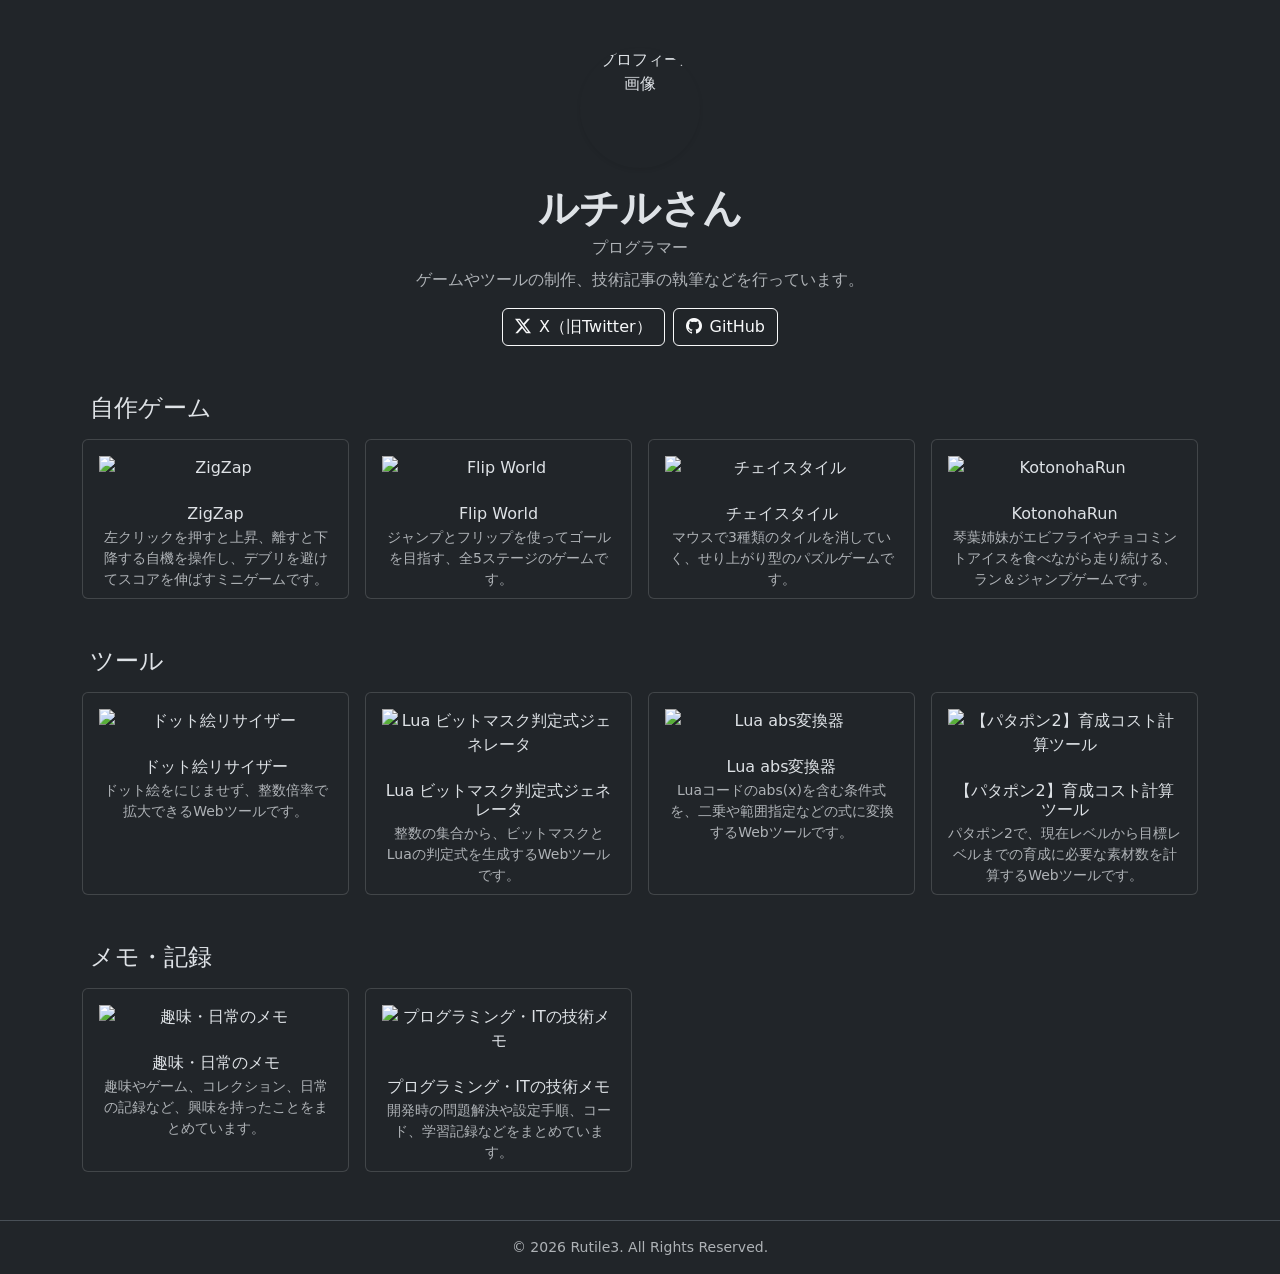
==== index.html @ b042d196 "【SEO改善】OGP画像と共有用メタ情報を追加しアクセス制限のTODOを記録" ====
<!DOCTYPE html>
<html lang="ja">

<head>
    <meta charset="utf-8" />
    <meta name="viewport" content="width=device-width, initial-scale=1" />
    <meta name="description" content="Rutile3の個人ポートフォリオ。制作したゲームやWebツール、趣味・日常・IT技術のメモを紹介しています。" />

    <link rel="canonical" href="https://rutile3.com/" />
    <meta property="og:type" content="website" />
    <meta property="og:title" content="Rutile3 | Portfolio" />
    <meta property="og:description" content="Rutile3の個人ポートフォリオ。制作したゲームやWebツール、趣味・日常・IT技術のメモを紹介しています。" />
    <meta property="og:url" content="https://rutile3.com/" />
    <meta property="og:image" content="https://rutile3.com/assets/ogp.png" />
    <meta property="og:image:width" content="1200" />
    <meta property="og:image:height" content="630" />
    <meta property="og:image:alt" content="Rutile3のロゴとサイト名" />
    <meta name="twitter:card" content="summary_large_image" />

    <title>Rutile3 | Portfolio</title>
    <link rel="icon" href="assets/avatar.png" type="image/png" />

    <link href="https://cdn.jsdelivr.net/npm/bootstrap@5.3.3/dist/css/bootstrap.min.css" rel="stylesheet" />
    <link href="https://cdn.jsdelivr.net/npm/bootstrap-icons@1.11.3/font/bootstrap-icons.css" rel="stylesheet" />
    <link href="styles.css" rel="stylesheet" />

    <!-- Google tag (gtag.js) -->
    <script async src="https://www.googletagmanager.com/gtag/js?id=G-Y8WY8GDBXB"></script>
    <script>
        window.dataLayer = window.dataLayer || [];
        function gtag() { dataLayer.push(arguments); }
        gtag('js', new Date());

        gtag('config', 'G-Y8WY8GDBXB');
    </script>
</head>

<body class="bg-texture" data-bs-theme="dark">
    <header class="my-5">
        <div class="container">
            <div class="d-flex flex-column align-items-center text-center">
                <!-- Avatar -->
                <img src="assets/avatar.png" class="rounded-circle shadow-sm mb-3" alt="プロフィール画像" width="120"
                    height="120" />

                <!-- Name & Subtitle -->
                <h1 class="fw-bold mb-1">ルチルさん</h1>
                <div class="text-muted">プログラマー</div>
                <p class="text-muted mt-2 mb-0">ゲームやツールの制作、技術記事の執筆などを行っています。</p>


                <!-- ソーシャルボタン -->
                <div class="d-flex gap-2 mt-3">
                    <a class="btn btn-outline-light d-flex align-items-center" href="https://x.com/Rutile_Sun"
                        target="_blank" rel="noopener">
                        <i class="bi bi-twitter-x me-2"></i> X（旧Twitter）
                    </a>
                    <a class="btn btn-outline-light d-flex align-items-center" href="https://github.com/Rutile3"
                        target="_blank" rel="noopener">
                        <i class="bi bi-github me-2"></i> GitHub
                    </a>
                </div>
            </div>
        </div>
    </header>

    <main class="my-5">
        <div class="container">
            <!-- 自作ゲーム -->
            <section id="games-section" class="mb-5">
                <div class="d-flex align-items-center mb-3">
                    <span class="section-pill me-2"></span>
                    <h2 class="h4 mb-0">自作ゲーム</h2>
                </div>
                <div class="row g-3 row-cols-2 row-cols-md-3 row-cols-xl-4">
                    <div class="col">
                        <a class="card text-center link-underline link-underline-opacity-0 h-100 hover-rise" href="https://rutile3.itch.io/zigzap" target="_blank" rel="noopener">
                            <img src="assets/games/zigzap.png" class="card-img-top p-3" alt="ZigZap" />
                            <div class="card-body py-2">
                                <h3 class="h6 mb-1">ZigZap</h3>
                                <p class="card-text small text-muted mb-0">左クリックを押すと上昇、離すと下降する自機を操作し、デブリを避けてスコアを伸ばすミニゲームです。</p>
                            </div>
                        </a>
                    </div>
                    <div class="col">
                        <a class="card text-center link-underline link-underline-opacity-0 h-100 hover-rise" href="https://rutile3.itch.io/flip-world" target="_blank" rel="noopener">
                            <img src="assets/games/flipworld.png" class="card-img-top p-3" alt="Flip World" />
                            <div class="card-body py-2">
                                <h3 class="h6 mb-1">Flip World</h3>
                                <p class="card-text small text-muted mb-0">ジャンプとフリップを使ってゴールを目指す、全5ステージのゲームです。</p>
                            </div>
                        </a>
                    </div>
                    <div class="col">
                        <a class="card text-center link-underline link-underline-opacity-0 h-100 hover-rise" href="https://www.freem.ne.jp/win/game/16559" target="_blank" rel="noopener">
                            <img src="assets/games/chaistyle.png" class="card-img-top p-3" alt="チェイスタイル" />
                            <div class="card-body py-2">
                                <h3 class="h6 mb-1">チェイスタイル</h3>
                                <p class="card-text small text-muted mb-0">マウスで3種類のタイルを消していく、せり上がり型のパズルゲームです。</p>
                            </div>
                        </a>
                    </div>
                    <div class="col">
                        <a class="card text-center link-underline link-underline-opacity-0 h-100 hover-rise" href="https://github.com/Rutile3/KotonohaRun/releases/latest" target="_blank" rel="noopener">
                            <img src="assets/games/kotonoha_run.png" class="card-img-top p-3" alt="KotonohaRun" />
                            <div class="card-body py-2">
                                <h3 class="h6 mb-1">KotonohaRun</h3>
                                <p class="card-text small text-muted mb-0">琴葉姉妹がエビフライやチョコミントアイスを食べながら走り続ける、ラン＆ジャンプゲームです。</p>
                            </div>
                        </a>
                    </div>
                </div>
            </section>

            <!-- ツール -->
            <section id="tools-section" class="mb-5">
                <div class="d-flex align-items-center mb-3">
                    <span class="section-pill me-2"></span>
                    <h2 class="h4 mb-0">ツール</h2>
                </div>
                <div class="row g-3 row-cols-2 row-cols-md-3 row-cols-xl-4">
                    <div class="col">
                        <a class="card text-center link-underline link-underline-opacity-0 h-100 hover-rise" href="https://rutile3.github.io/pixel-art-resizer/" target="_blank" rel="noopener">
                            <img src="assets/tools/pixel-resizer.png" class="card-img-top p-3" alt="ドット絵リサイザー" />
                            <div class="card-body py-2">
                                <h3 class="h6 mb-1">ドット絵リサイザー</h3>
                                <p class="card-text small text-muted mb-0">ドット絵をにじませず、整数倍率で拡大できるWebツールです。</p>
                            </div>
                        </a>
                    </div>
                    <div class="col">
                        <a class="card text-center link-underline link-underline-opacity-0 h-100 hover-rise" href="https://rutile3.github.io/lua-bitmask-expression-generator/" target="_blank" rel="noopener">
                            <img src="assets/tools/lua-bitmap.png" class="card-img-top p-3" alt="Lua ビットマスク判定式ジェネレータ" />
                            <div class="card-body py-2">
                                <h3 class="h6 mb-1">Lua ビットマスク判定式ジェネレータ</h3>
                                <p class="card-text small text-muted mb-0">整数の集合から、ビットマスクとLuaの判定式を生成するWebツールです。</p>
                            </div>
                        </a>
                    </div>
                    <div class="col">
                        <a class="card text-center link-underline link-underline-opacity-0 h-100 hover-rise" href="https://rutile3.github.io/lua-abs-converter/" target="_blank" rel="noopener">
                            <img src="assets/tools/lua-abs.png" class="card-img-top p-3" alt="Lua abs変換器" />
                            <div class="card-body py-2">
                                <h3 class="h6 mb-1">Lua abs変換器</h3>
                                <p class="card-text small text-muted mb-0">Luaコードのabs(x)を含む条件式を、二乗や範囲指定などの式に変換するWebツールです。</p>
                            </div>
                        </a>
                    </div>
                    <div class="col">
                        <a class="card text-center link-underline link-underline-opacity-0 h-100 hover-rise" href="https://rutile3.github.io/patapon2-growth-cost-calculator/" target="_blank" rel="noopener">
                            <img src="assets/tools/patapon2-growth-cost-calculator.png" class="card-img-top p-3" alt="【パタポン2】育成コスト計算ツール" />
                            <div class="card-body py-2">
                                <h3 class="h6 mb-1">【パタポン2】育成コスト計算ツール</h3>
                                <p class="card-text small text-muted mb-0">パタポン2で、現在レベルから目標レベルまでの育成に必要な素材数を計算するWebツールです。</p>
                            </div>
                        </a>
                    </div>
                </div>
            </section>

            <!-- メモ・記録 -->
            <section id="media-section" class="mb-5">
                <div class="d-flex align-items-center mb-3">
                    <span class="section-pill me-2"></span>
                    <h2 class="h4 mb-0">メモ・記録</h2>
                </div>
                <div class="row g-3 row-cols-2 row-cols-md-3 row-cols-xl-4">
                    <div class="col">
                        <a class="card text-center link-underline link-underline-opacity-0 h-100 hover-rise" href="https://scrapbox.io/Rutile3/" target="_blank" rel="noopener">
                            <img src="assets/media/cosense.png" class="card-img-top p-3" alt="趣味・日常のメモ" />
                            <div class="card-body py-2">
                                <h3 class="h6 mb-1">趣味・日常のメモ</h3>
                                <p class="card-text small text-muted mb-0">趣味やゲーム、コレクション、日常の記録など、興味を持ったことをまとめています。</p>
                            </div>
                        </a>
                    </div>
                    <div class="col">
                        <a class="card text-center link-underline link-underline-opacity-0 h-100 hover-rise" href="https://scrapbox.io/Rutile3-Tech/" target="_blank" rel="noopener">
                            <img src="assets/media/cosense.png" class="card-img-top p-3" alt="プログラミング・ITの技術メモ" />
                            <div class="card-body py-2">
                                <h3 class="h6 mb-1">プログラミング・ITの技術メモ</h3>
                                <p class="card-text small text-muted mb-0">開発時の問題解決や設定手順、コード、学習記録などをまとめています。</p>
                            </div>
                        </a>
                    </div>
                </div>
            </section>
        </div>
    </main>

    <footer class="border-top mt-5 py-3">
        <div class="container text-center small text-muted">
            © <span id="year"></span> Rutile3. All Rights Reserved.
        </div>
    </footer>

    <script src="app.js" defer></script>
</body>

</html>
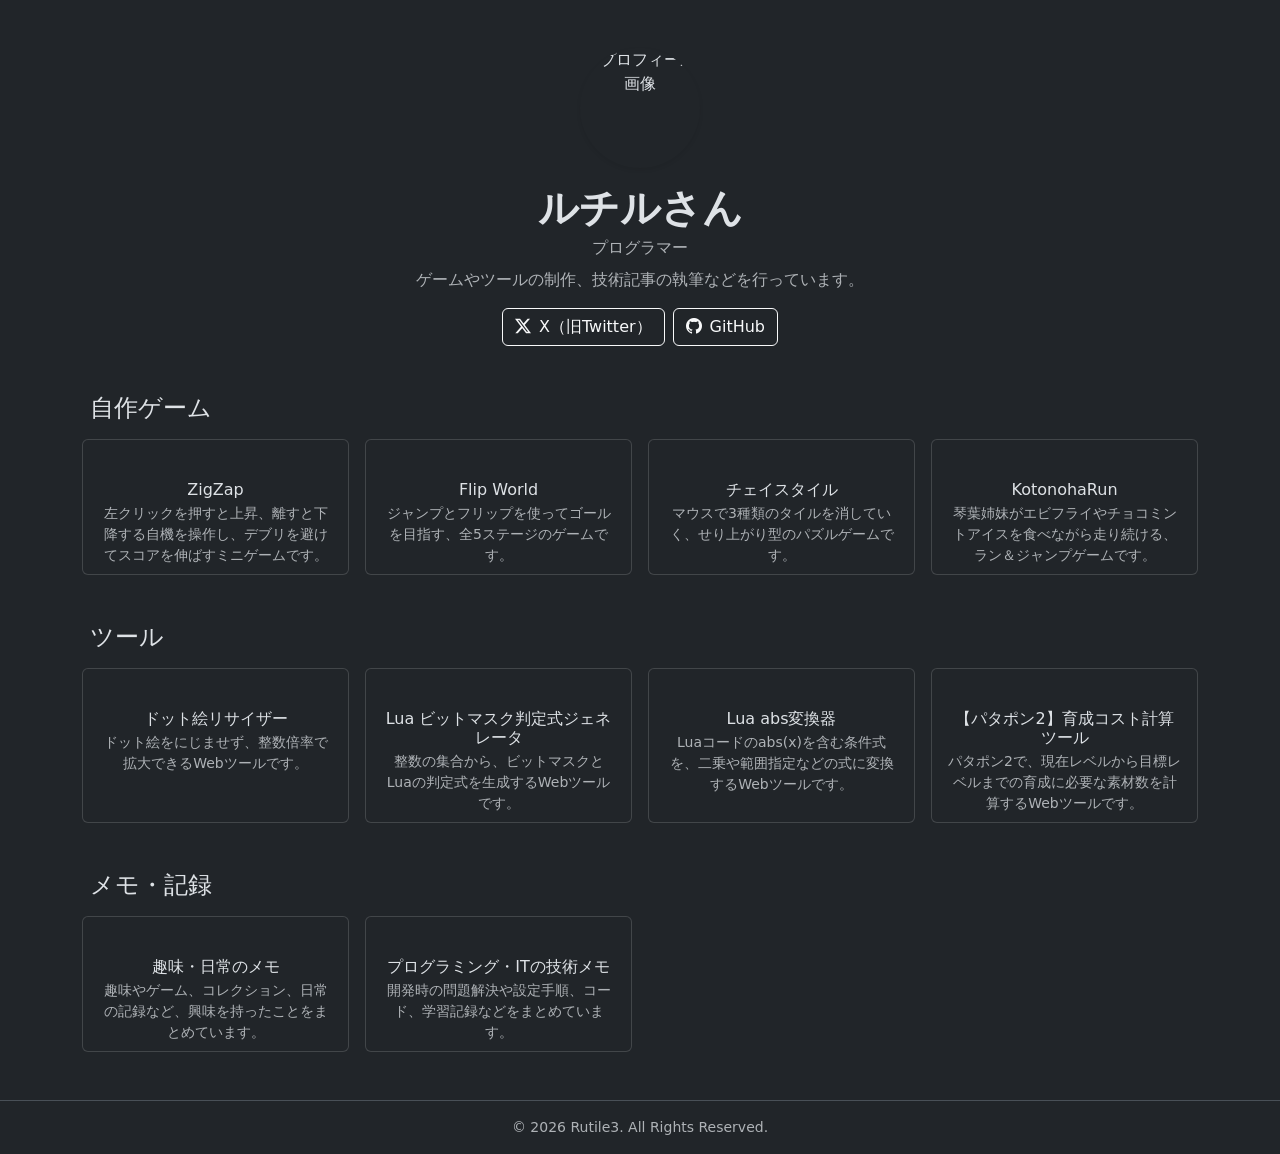
==== commit ada2b343: "【機能改善】作品カードの読み上げで名前が重複するのを抑える" ====
--- a/index.html
+++ b/index.html
@@ -75,7 +75,7 @@
                 <div class="row g-3 row-cols-2 row-cols-md-3 row-cols-xl-4">
                     <div class="col">
                         <a class="card text-center link-underline link-underline-opacity-0 h-100 hover-rise" href="https://rutile3.itch.io/zigzap" target="_blank" rel="noopener">
-                            <img src="assets/games/zigzap.png" class="card-img-top p-3" alt="ZigZap" />
+                            <img src="assets/games/zigzap.png" class="card-img-top p-3" alt="" />
                             <div class="card-body py-2">
                                 <h3 class="h6 mb-1">ZigZap</h3>
                                 <p class="card-text small text-muted mb-0">左クリックを押すと上昇、離すと下降する自機を操作し、デブリを避けてスコアを伸ばすミニゲームです。</p>
@@ -84,7 +84,7 @@
                     </div>
                     <div class="col">
                         <a class="card text-center link-underline link-underline-opacity-0 h-100 hover-rise" href="https://rutile3.itch.io/flip-world" target="_blank" rel="noopener">
-                            <img src="assets/games/flipworld.png" class="card-img-top p-3" alt="Flip World" />
+                            <img src="assets/games/flipworld.png" class="card-img-top p-3" alt="" />
                             <div class="card-body py-2">
                                 <h3 class="h6 mb-1">Flip World</h3>
                                 <p class="card-text small text-muted mb-0">ジャンプとフリップを使ってゴールを目指す、全5ステージのゲームです。</p>
@@ -93,7 +93,7 @@
                     </div>
                     <div class="col">
                         <a class="card text-center link-underline link-underline-opacity-0 h-100 hover-rise" href="https://www.freem.ne.jp/win/game/16559" target="_blank" rel="noopener">
-                            <img src="assets/games/chaistyle.png" class="card-img-top p-3" alt="チェイスタイル" />
+                            <img src="assets/games/chaistyle.png" class="card-img-top p-3" alt="" />
                             <div class="card-body py-2">
                                 <h3 class="h6 mb-1">チェイスタイル</h3>
                                 <p class="card-text small text-muted mb-0">マウスで3種類のタイルを消していく、せり上がり型のパズルゲームです。</p>
@@ -102,7 +102,7 @@
                     </div>
                     <div class="col">
                         <a class="card text-center link-underline link-underline-opacity-0 h-100 hover-rise" href="https://github.com/Rutile3/KotonohaRun/releases/latest" target="_blank" rel="noopener">
-                            <img src="assets/games/kotonoha_run.png" class="card-img-top p-3" alt="KotonohaRun" />
+                            <img src="assets/games/kotonoha_run.png" class="card-img-top p-3" alt="" />
                             <div class="card-body py-2">
                                 <h3 class="h6 mb-1">KotonohaRun</h3>
                                 <p class="card-text small text-muted mb-0">琴葉姉妹がエビフライやチョコミントアイスを食べながら走り続ける、ラン＆ジャンプゲームです。</p>
@@ -121,7 +121,7 @@
                 <div class="row g-3 row-cols-2 row-cols-md-3 row-cols-xl-4">
                     <div class="col">
                         <a class="card text-center link-underline link-underline-opacity-0 h-100 hover-rise" href="https://rutile3.github.io/pixel-art-resizer/" target="_blank" rel="noopener">
-                            <img src="assets/tools/pixel-resizer.png" class="card-img-top p-3" alt="ドット絵リサイザー" />
+                            <img src="assets/tools/pixel-resizer.png" class="card-img-top p-3" alt="" />
                             <div class="card-body py-2">
                                 <h3 class="h6 mb-1">ドット絵リサイザー</h3>
                                 <p class="card-text small text-muted mb-0">ドット絵をにじませず、整数倍率で拡大できるWebツールです。</p>
@@ -130,7 +130,7 @@
                     </div>
                     <div class="col">
                         <a class="card text-center link-underline link-underline-opacity-0 h-100 hover-rise" href="https://rutile3.github.io/lua-bitmask-expression-generator/" target="_blank" rel="noopener">
-                            <img src="assets/tools/lua-bitmap.png" class="card-img-top p-3" alt="Lua ビットマスク判定式ジェネレータ" />
+                            <img src="assets/tools/lua-bitmap.png" class="card-img-top p-3" alt="" />
                             <div class="card-body py-2">
                                 <h3 class="h6 mb-1">Lua ビットマスク判定式ジェネレータ</h3>
                                 <p class="card-text small text-muted mb-0">整数の集合から、ビットマスクとLuaの判定式を生成するWebツールです。</p>
@@ -139,7 +139,7 @@
                     </div>
                     <div class="col">
                         <a class="card text-center link-underline link-underline-opacity-0 h-100 hover-rise" href="https://rutile3.github.io/lua-abs-converter/" target="_blank" rel="noopener">
-                            <img src="assets/tools/lua-abs.png" class="card-img-top p-3" alt="Lua abs変換器" />
+                            <img src="assets/tools/lua-abs.png" class="card-img-top p-3" alt="" />
                             <div class="card-body py-2">
                                 <h3 class="h6 mb-1">Lua abs変換器</h3>
                                 <p class="card-text small text-muted mb-0">Luaコードのabs(x)を含む条件式を、二乗や範囲指定などの式に変換するWebツールです。</p>
@@ -148,7 +148,7 @@
                     </div>
                     <div class="col">
                         <a class="card text-center link-underline link-underline-opacity-0 h-100 hover-rise" href="https://rutile3.github.io/patapon2-growth-cost-calculator/" target="_blank" rel="noopener">
-                            <img src="assets/tools/patapon2-growth-cost-calculator.png" class="card-img-top p-3" alt="【パタポン2】育成コスト計算ツール" />
+                            <img src="assets/tools/patapon2-growth-cost-calculator.png" class="card-img-top p-3" alt="" />
                             <div class="card-body py-2">
                                 <h3 class="h6 mb-1">【パタポン2】育成コスト計算ツール</h3>
                                 <p class="card-text small text-muted mb-0">パタポン2で、現在レベルから目標レベルまでの育成に必要な素材数を計算するWebツールです。</p>
@@ -167,7 +167,7 @@
                 <div class="row g-3 row-cols-2 row-cols-md-3 row-cols-xl-4">
                     <div class="col">
                         <a class="card text-center link-underline link-underline-opacity-0 h-100 hover-rise" href="https://scrapbox.io/Rutile3/" target="_blank" rel="noopener">
-                            <img src="assets/media/cosense.png" class="card-img-top p-3" alt="趣味・日常のメモ" />
+                            <img src="assets/media/cosense.png" class="card-img-top p-3" alt="" />
                             <div class="card-body py-2">
                                 <h3 class="h6 mb-1">趣味・日常のメモ</h3>
                                 <p class="card-text small text-muted mb-0">趣味やゲーム、コレクション、日常の記録など、興味を持ったことをまとめています。</p>
@@ -176,7 +176,7 @@
                     </div>
                     <div class="col">
                         <a class="card text-center link-underline link-underline-opacity-0 h-100 hover-rise" href="https://scrapbox.io/Rutile3-Tech/" target="_blank" rel="noopener">
-                            <img src="assets/media/cosense.png" class="card-img-top p-3" alt="プログラミング・ITの技術メモ" />
+                            <img src="assets/media/cosense.png" class="card-img-top p-3" alt="" />
                             <div class="card-body py-2">
                                 <h3 class="h6 mb-1">プログラミング・ITの技術メモ</h3>
                                 <p class="card-text small text-muted mb-0">開発時の問題解決や設定手順、コード、学習記録などをまとめています。</p>
@@ -190,7 +190,7 @@
 
     <footer class="border-top mt-5 py-3">
         <div class="container text-center small text-muted">
-            © <span id="year"></span> Rutile3. All Rights Reserved.
+            © <span id="year">2026</span> Rutile3. All Rights Reserved.
         </div>
     </footer>
 
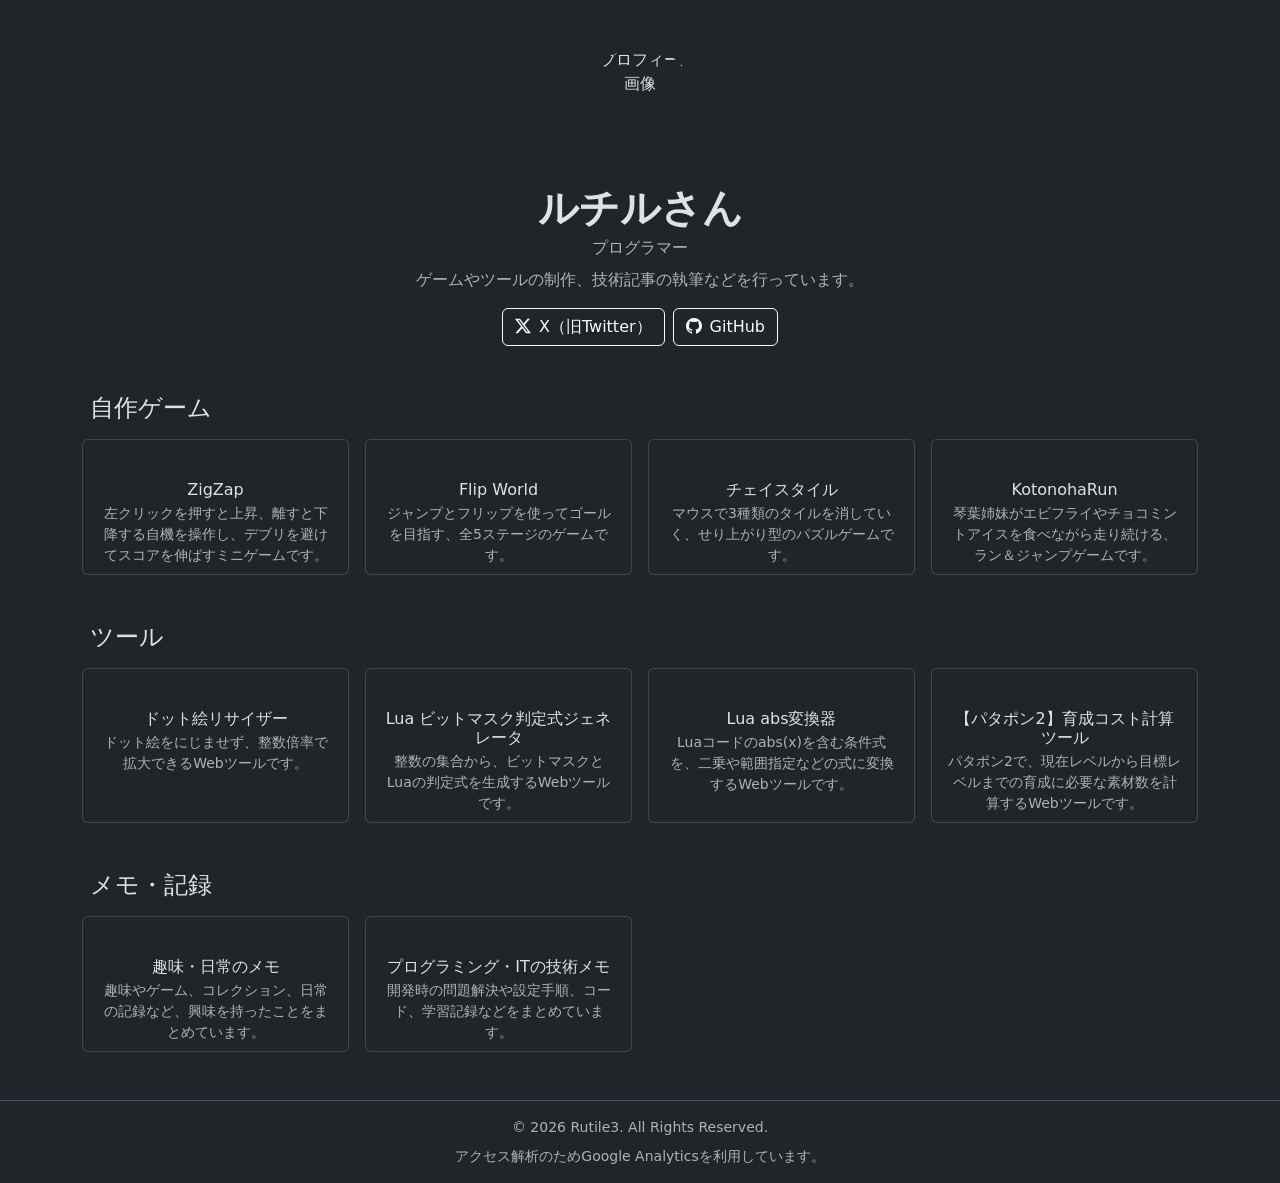
==== commit 6617b2a0: "【文書追加】フッターにアクセス解析の利用説明を追加する" ====
--- a/index.html
+++ b/index.html
@@ -191,6 +191,7 @@
     <footer class="border-top mt-5 py-3">
         <div class="container text-center small text-muted">
             © <span id="year">2026</span> Rutile3. All Rights Reserved.
+            <p class="mt-2 mb-0">アクセス解析のためGoogle Analyticsを利用しています。</p>
         </div>
     </footer>
 
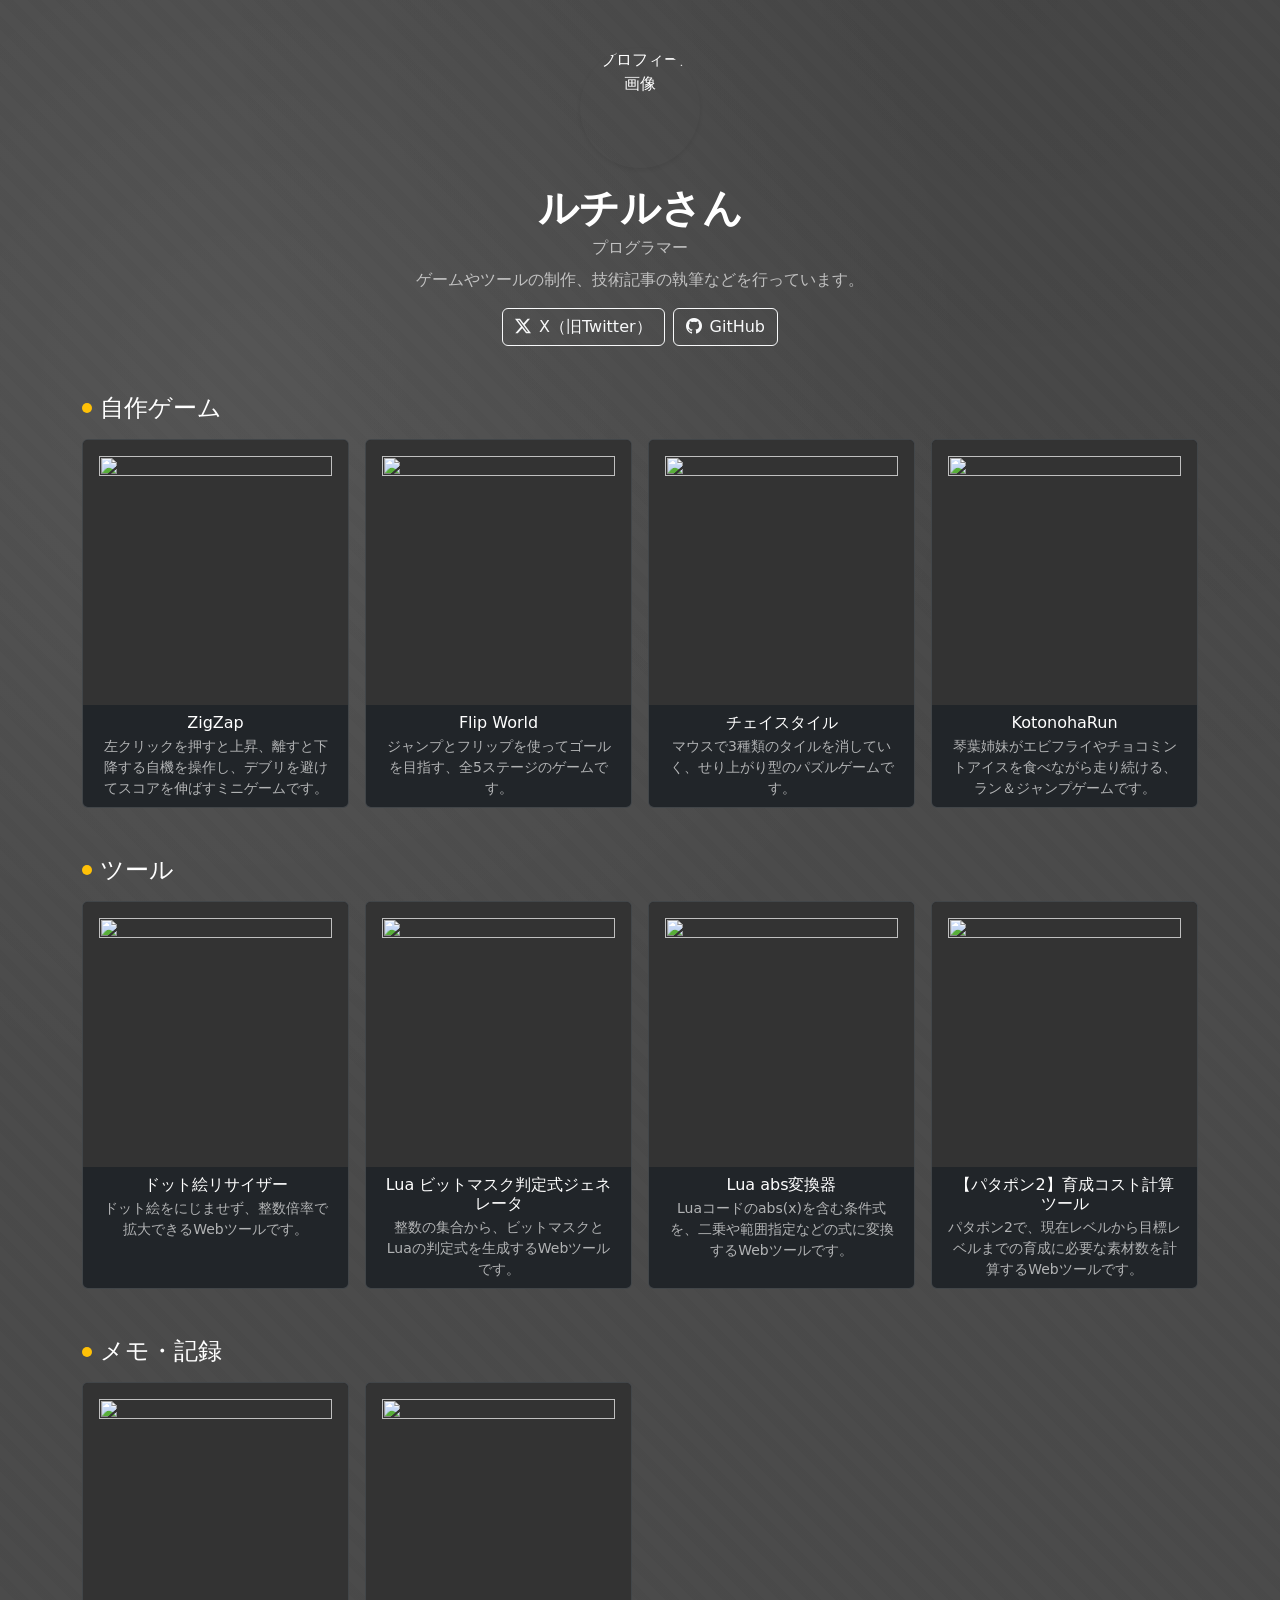
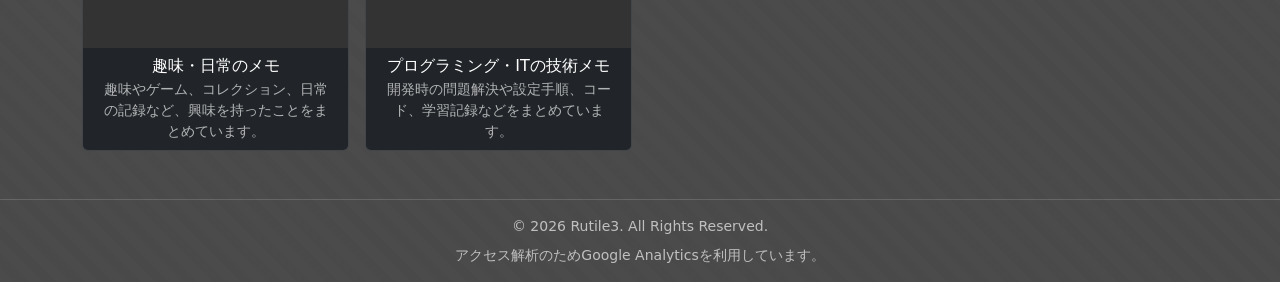
==== commit f619fa68: "【リファクタリング】作品カードのリンク属性の書式を揃える" ====
--- a/index.html
+++ b/index.html
@@ -74,7 +74,10 @@
                 </div>
                 <div class="row g-3 row-cols-2 row-cols-md-3 row-cols-xl-4">
                     <div class="col">
-                        <a class="card text-center link-underline link-underline-opacity-0 h-100 hover-rise" href="https://rutile3.itch.io/zigzap" target="_blank" rel="noopener">
+                        <a class="card text-center link-underline link-underline-opacity-0 h-100 hover-rise"
+                            href="https://rutile3.itch.io/zigzap"
+                            target="_blank"
+                            rel="noopener">
                             <img src="assets/games/zigzap.png" class="card-img-top p-3" alt="" />
                             <div class="card-body py-2">
                                 <h3 class="h6 mb-1">ZigZap</h3>
@@ -83,7 +86,10 @@
                         </a>
                     </div>
                     <div class="col">
-                        <a class="card text-center link-underline link-underline-opacity-0 h-100 hover-rise" href="https://rutile3.itch.io/flip-world" target="_blank" rel="noopener">
+                        <a class="card text-center link-underline link-underline-opacity-0 h-100 hover-rise"
+                            href="https://rutile3.itch.io/flip-world"
+                            target="_blank"
+                            rel="noopener">
                             <img src="assets/games/flipworld.png" class="card-img-top p-3" alt="" />
                             <div class="card-body py-2">
                                 <h3 class="h6 mb-1">Flip World</h3>
@@ -92,7 +98,10 @@
                         </a>
                     </div>
                     <div class="col">
-                        <a class="card text-center link-underline link-underline-opacity-0 h-100 hover-rise" href="https://www.freem.ne.jp/win/game/16559" target="_blank" rel="noopener">
+                        <a class="card text-center link-underline link-underline-opacity-0 h-100 hover-rise"
+                            href="https://www.freem.ne.jp/win/game/16559"
+                            target="_blank"
+                            rel="noopener">
                             <img src="assets/games/chaistyle.png" class="card-img-top p-3" alt="" />
                             <div class="card-body py-2">
                                 <h3 class="h6 mb-1">チェイスタイル</h3>
@@ -101,7 +110,10 @@
                         </a>
                     </div>
                     <div class="col">
-                        <a class="card text-center link-underline link-underline-opacity-0 h-100 hover-rise" href="https://github.com/Rutile3/KotonohaRun/releases/latest" target="_blank" rel="noopener">
+                        <a class="card text-center link-underline link-underline-opacity-0 h-100 hover-rise"
+                            href="https://github.com/Rutile3/KotonohaRun/releases/latest"
+                            target="_blank"
+                            rel="noopener">
                             <img src="assets/games/kotonoha_run.png" class="card-img-top p-3" alt="" />
                             <div class="card-body py-2">
                                 <h3 class="h6 mb-1">KotonohaRun</h3>
@@ -120,7 +132,10 @@
                 </div>
                 <div class="row g-3 row-cols-2 row-cols-md-3 row-cols-xl-4">
                     <div class="col">
-                        <a class="card text-center link-underline link-underline-opacity-0 h-100 hover-rise" href="https://rutile3.github.io/pixel-art-resizer/" target="_blank" rel="noopener">
+                        <a class="card text-center link-underline link-underline-opacity-0 h-100 hover-rise"
+                            href="https://rutile3.github.io/pixel-art-resizer/"
+                            target="_blank"
+                            rel="noopener">
                             <img src="assets/tools/pixel-resizer.png" class="card-img-top p-3" alt="" />
                             <div class="card-body py-2">
                                 <h3 class="h6 mb-1">ドット絵リサイザー</h3>
@@ -129,7 +144,10 @@
                         </a>
                     </div>
                     <div class="col">
-                        <a class="card text-center link-underline link-underline-opacity-0 h-100 hover-rise" href="https://rutile3.github.io/lua-bitmask-expression-generator/" target="_blank" rel="noopener">
+                        <a class="card text-center link-underline link-underline-opacity-0 h-100 hover-rise"
+                            href="https://rutile3.github.io/lua-bitmask-expression-generator/"
+                            target="_blank"
+                            rel="noopener">
                             <img src="assets/tools/lua-bitmap.png" class="card-img-top p-3" alt="" />
                             <div class="card-body py-2">
                                 <h3 class="h6 mb-1">Lua ビットマスク判定式ジェネレータ</h3>
@@ -138,7 +156,10 @@
                         </a>
                     </div>
                     <div class="col">
-                        <a class="card text-center link-underline link-underline-opacity-0 h-100 hover-rise" href="https://rutile3.github.io/lua-abs-converter/" target="_blank" rel="noopener">
+                        <a class="card text-center link-underline link-underline-opacity-0 h-100 hover-rise"
+                            href="https://rutile3.github.io/lua-abs-converter/"
+                            target="_blank"
+                            rel="noopener">
                             <img src="assets/tools/lua-abs.png" class="card-img-top p-3" alt="" />
                             <div class="card-body py-2">
                                 <h3 class="h6 mb-1">Lua abs変換器</h3>
@@ -147,7 +168,10 @@
                         </a>
                     </div>
                     <div class="col">
-                        <a class="card text-center link-underline link-underline-opacity-0 h-100 hover-rise" href="https://rutile3.github.io/patapon2-growth-cost-calculator/" target="_blank" rel="noopener">
+                        <a class="card text-center link-underline link-underline-opacity-0 h-100 hover-rise"
+                            href="https://rutile3.github.io/patapon2-growth-cost-calculator/"
+                            target="_blank"
+                            rel="noopener">
                             <img src="assets/tools/patapon2-growth-cost-calculator.png" class="card-img-top p-3" alt="" />
                             <div class="card-body py-2">
                                 <h3 class="h6 mb-1">【パタポン2】育成コスト計算ツール</h3>
@@ -166,7 +190,10 @@
                 </div>
                 <div class="row g-3 row-cols-2 row-cols-md-3 row-cols-xl-4">
                     <div class="col">
-                        <a class="card text-center link-underline link-underline-opacity-0 h-100 hover-rise" href="https://scrapbox.io/Rutile3/" target="_blank" rel="noopener">
+                        <a class="card text-center link-underline link-underline-opacity-0 h-100 hover-rise"
+                            href="https://scrapbox.io/Rutile3/"
+                            target="_blank"
+                            rel="noopener">
                             <img src="assets/media/cosense.png" class="card-img-top p-3" alt="" />
                             <div class="card-body py-2">
                                 <h3 class="h6 mb-1">趣味・日常のメモ</h3>
@@ -175,7 +202,10 @@
                         </a>
                     </div>
                     <div class="col">
-                        <a class="card text-center link-underline link-underline-opacity-0 h-100 hover-rise" href="https://scrapbox.io/Rutile3-Tech/" target="_blank" rel="noopener">
+                        <a class="card text-center link-underline link-underline-opacity-0 h-100 hover-rise"
+                            href="https://scrapbox.io/Rutile3-Tech/"
+                            target="_blank"
+                            rel="noopener">
                             <img src="assets/media/cosense.png" class="card-img-top p-3" alt="" />
                             <div class="card-body py-2">
                                 <h3 class="h6 mb-1">プログラミング・ITの技術メモ</h3>
--- a/styles.css
+++ b/styles.css
@@ -0,0 +1,88 @@
+/* =========================================================
+ * 0) TOKENS (共通変数)
+ * =======================================================*/
+:root {
+    color-scheme: dark;
+
+    /* カスタムカラー */
+    --accent: #ffc107;
+    --muted: rgba(255, 255, 255, .65);
+    --border: rgba(255, 255, 255, .15);
+    --surface: rgba(255, 255, 255, .06);
+    --img-bg: #333;
+}
+
+/* =========================================================
+ * 1) BOOTSTRAP THEME OVERRIDES（白文字を既定に）
+ *   data-bs-theme="dark" を <body> に付与して使用
+ * =======================================================*/
+[data-bs-theme="dark"] {
+    --bs-body-color: #fff;
+    --bs-heading-color: #fff;
+    --bs-link-color: #fff;
+    --bs-link-hover-color: var(--accent);
+
+    /* 枠線/カードなども暗色に寄せる */
+    --bs-border-color: var(--border);
+    --bs-card-bg: var(--surface);
+    --bs-card-color: #fff;
+}
+
+/* ムードに合わせて muted も明るめに */
+.text-muted {
+    color: var(--muted) !important;
+}
+
+
+/* =========================================================
+ * 2) COMPONENTS / UTILITIES（サイト固有の見た目）
+ * =======================================================*/
+
+/* グレーの背景にグラデーションで質感を付ける */
+.bg-texture {
+    background:
+        radial-gradient(circle at 20% 20%, rgba(255, 255, 255, .06), transparent 40%),
+        radial-gradient(circle at 80% 0%, rgba(0, 0, 0, .08), transparent 40%),
+        repeating-linear-gradient(45deg, rgba(0, 0, 0, .04) 0 10px, rgba(0, 0, 0, .06) 10px 20px),
+        #4e4e4e;
+    /* ベースのグレー */
+}
+
+/* セクションの左に小さな飾り */
+.section-pill {
+    width: 10px;
+    height: 10px;
+    border-radius: 999px;
+    background: var(--accent);
+    display: inline-block;
+}
+
+/* カードのホバー演出 */
+.hover-rise {
+    transition: transform .15s ease, box-shadow .15s ease;
+}
+
+.hover-rise:hover {
+    transform: translateY(-2px);
+    box-shadow: 0 .5rem 1rem rgba(0, 0, 0, .2);
+}
+
+/* 動きを控えたいユーザーへの配慮 */
+@media (prefers-reduced-motion: reduce) {
+    .hover-rise {
+        transition: none;
+    }
+
+    .hover-rise:hover {
+        transform: none;
+        box-shadow: none;
+    }
+}
+
+/* 画像の比率がまちまちでも崩れないように */
+.card-img-top {
+    aspect-ratio: 1 / 1;
+    object-fit: cover;
+    background: var(--img-bg);
+    display: block;
+}
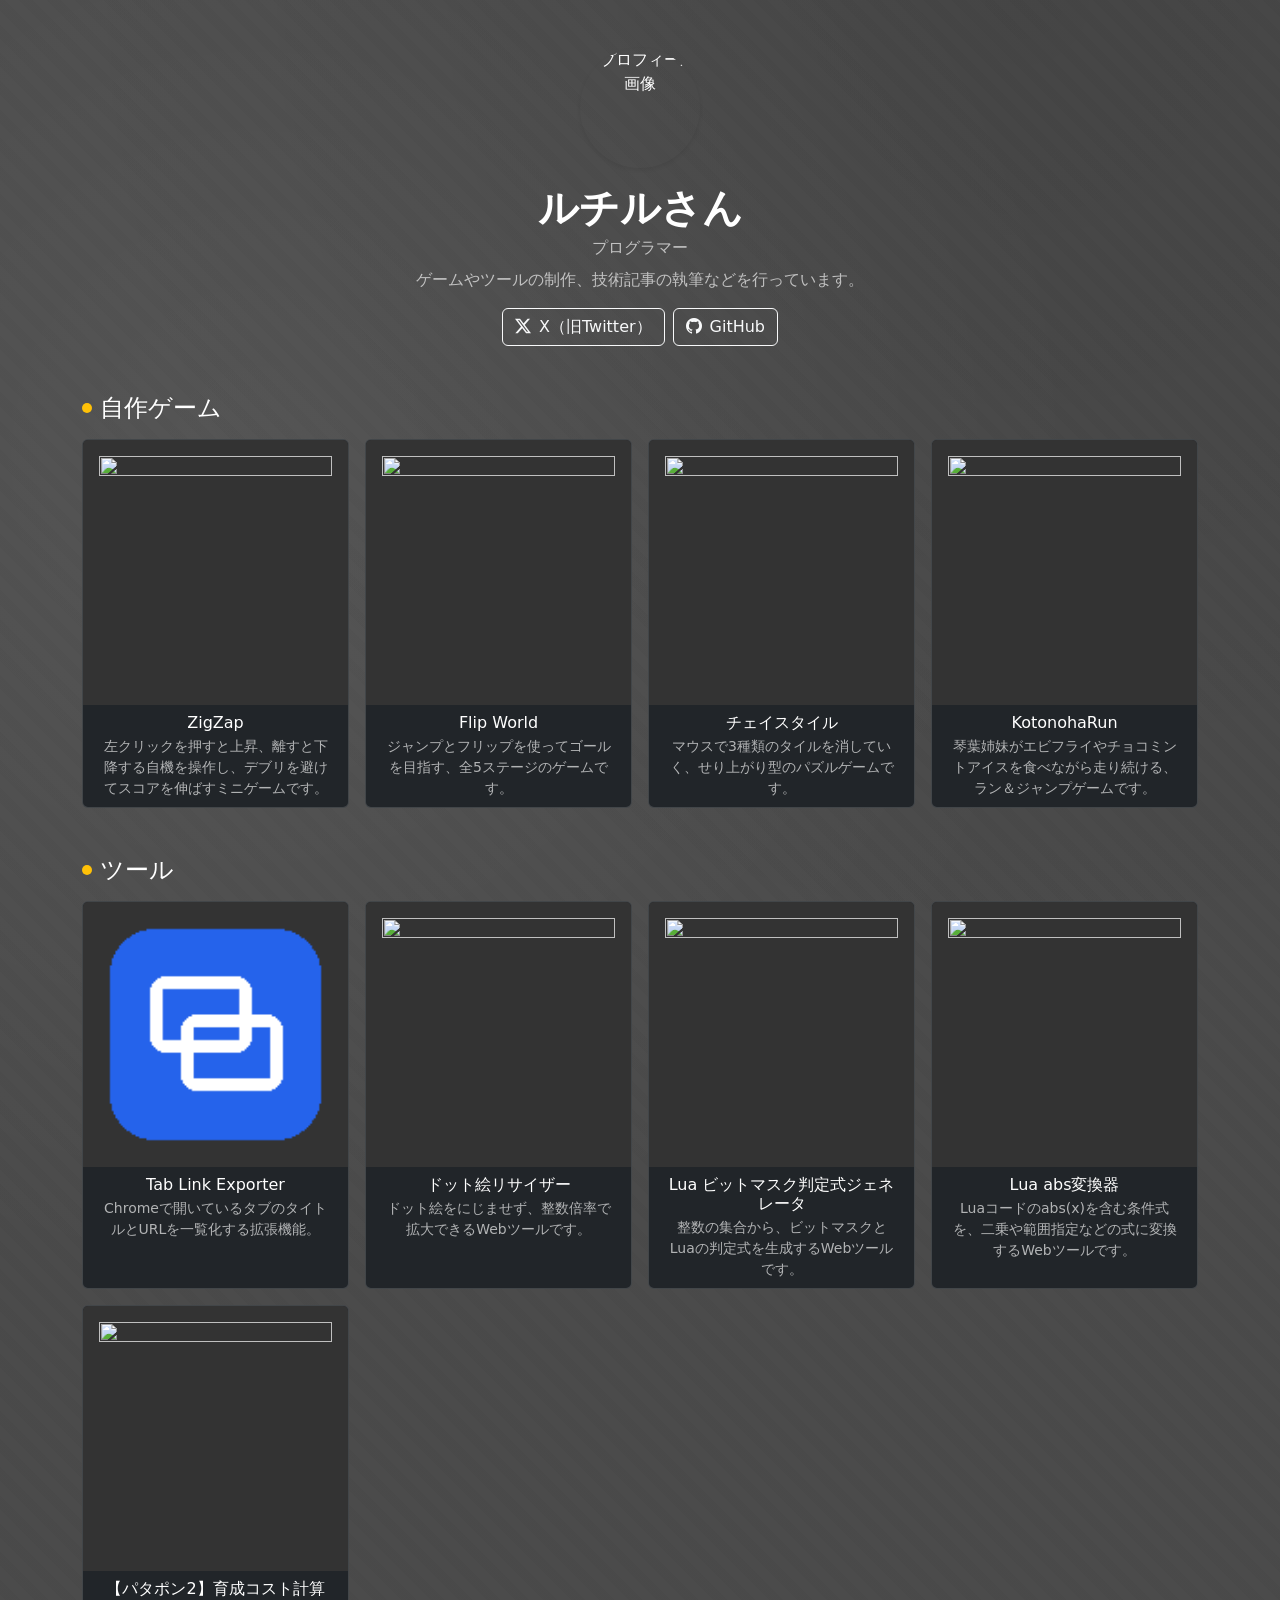
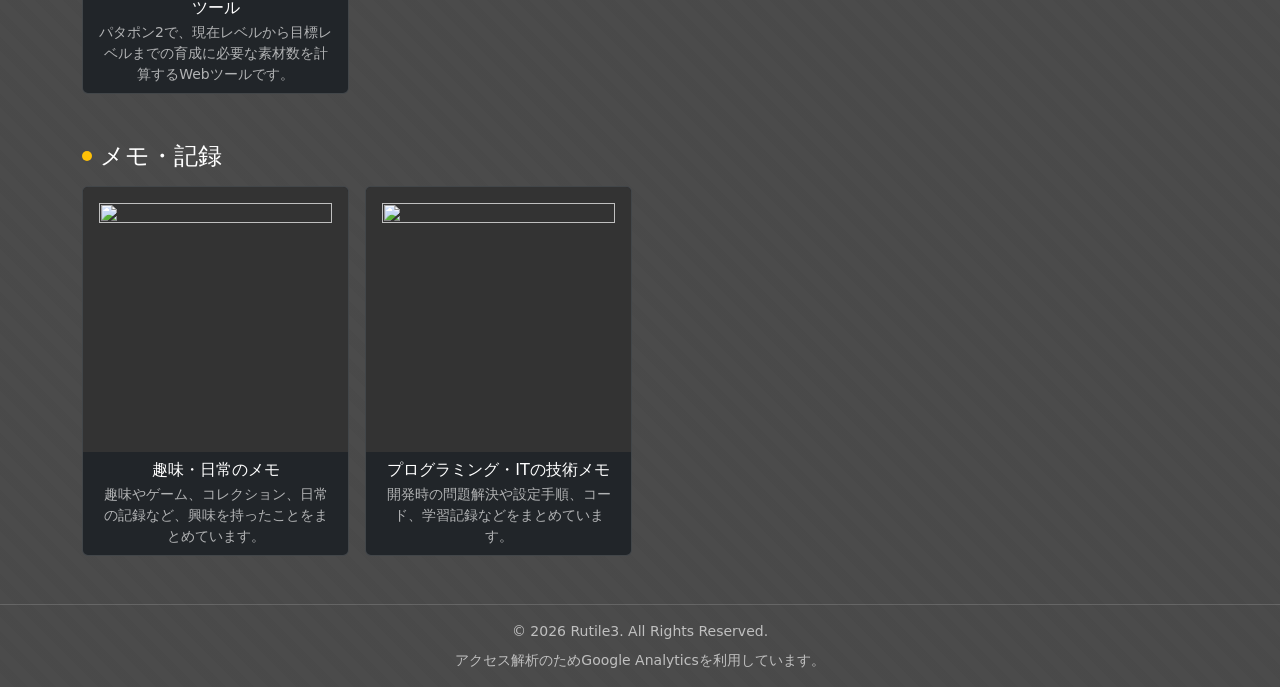
==== commit 86992496: "【作品追加】Tab Link Exporterをポートフォリオに掲載する" ====
--- a/index.html
+++ b/index.html
@@ -133,6 +133,18 @@
                 <div class="row g-3 row-cols-2 row-cols-md-3 row-cols-xl-4">
                     <div class="col">
                         <a class="card text-center link-underline link-underline-opacity-0 h-100 hover-rise"
+                            href="https://chromewebstore.google.com/detail/tab-link-exporter/amhdckliiakknahhmcfljaidkkkojboe"
+                            target="_blank"
+                            rel="noopener">
+                            <img src="assets/tools/tab-link-exporter.png" class="card-img-top p-3" alt="" />
+                            <div class="card-body py-2">
+                                <h3 class="h6 mb-1">Tab Link Exporter</h3>
+                                <p class="card-text small text-muted mb-0">Chromeで開いているタブのタイトルとURLを一覧化する拡張機能。</p>
+                            </div>
+                        </a>
+                    </div>
+                    <div class="col">
+                        <a class="card text-center link-underline link-underline-opacity-0 h-100 hover-rise"
                             href="https://rutile3.github.io/pixel-art-resizer/"
                             target="_blank"
                             rel="noopener">
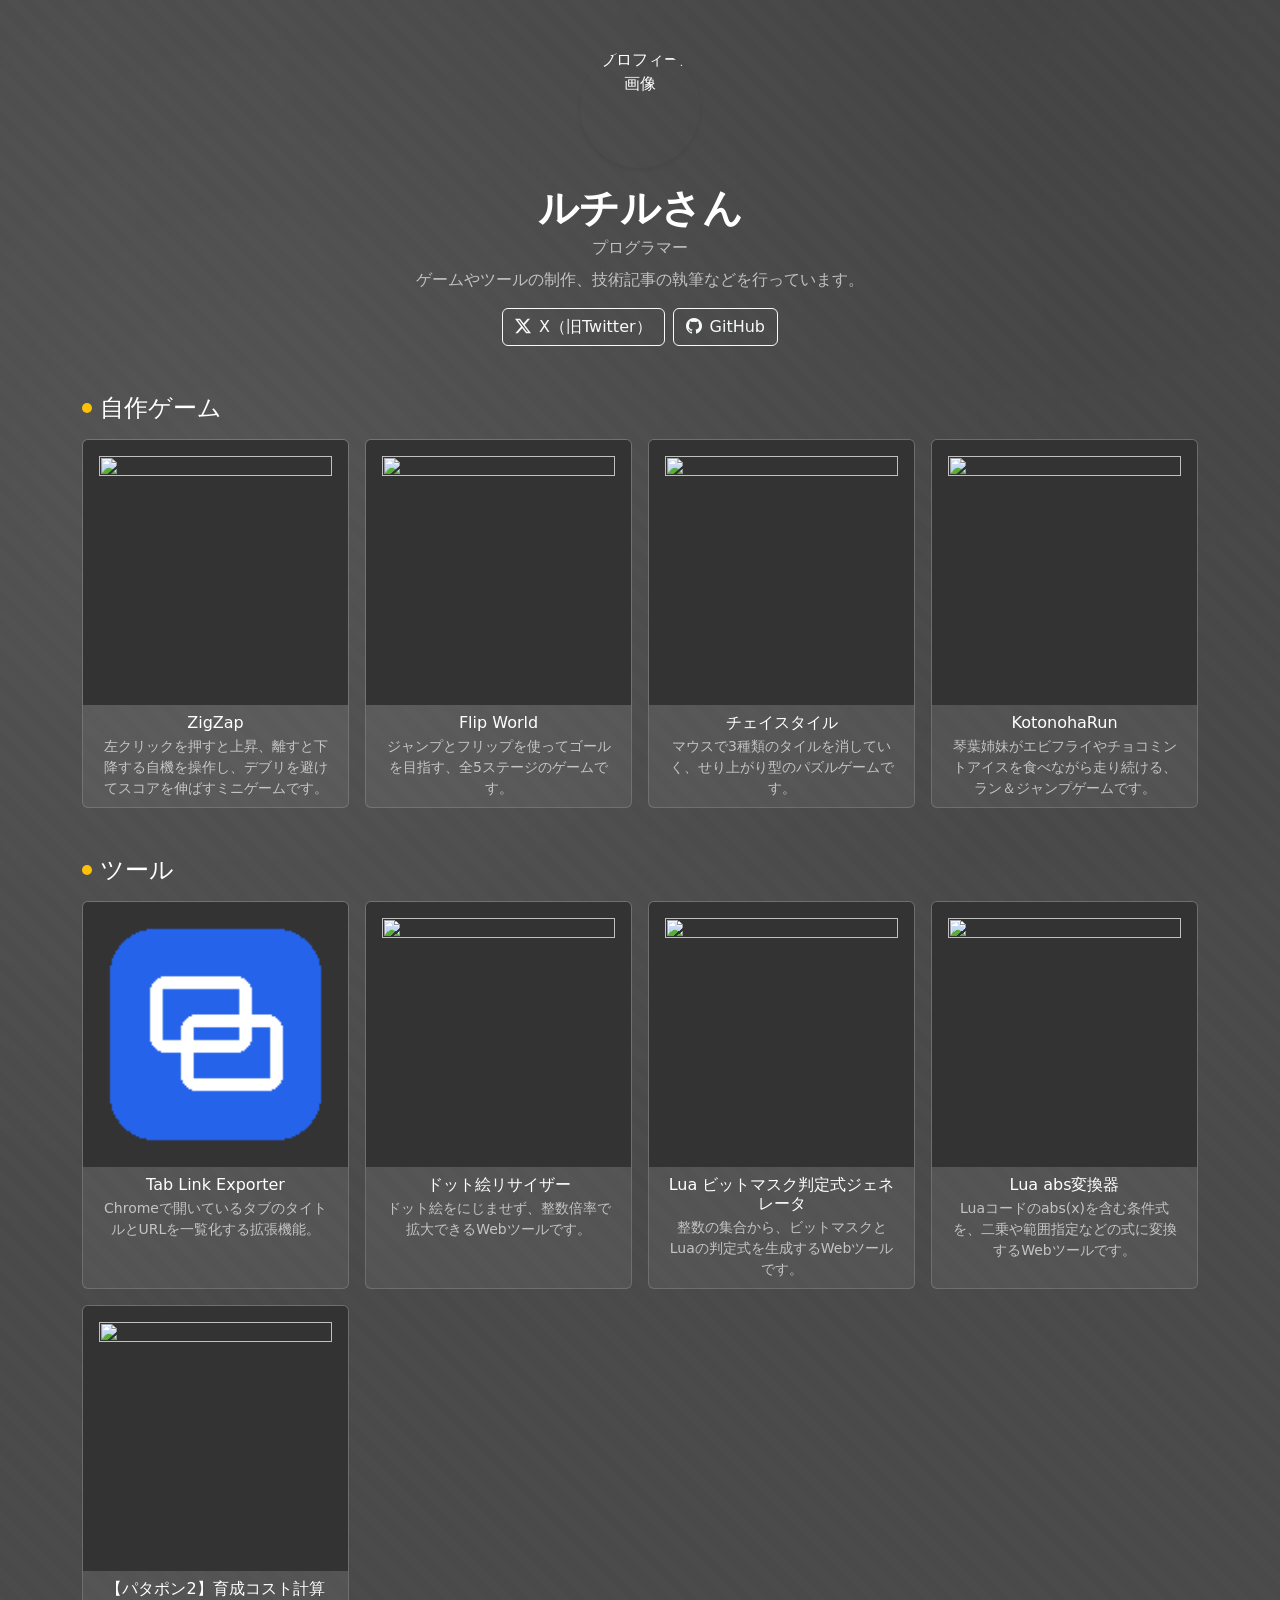
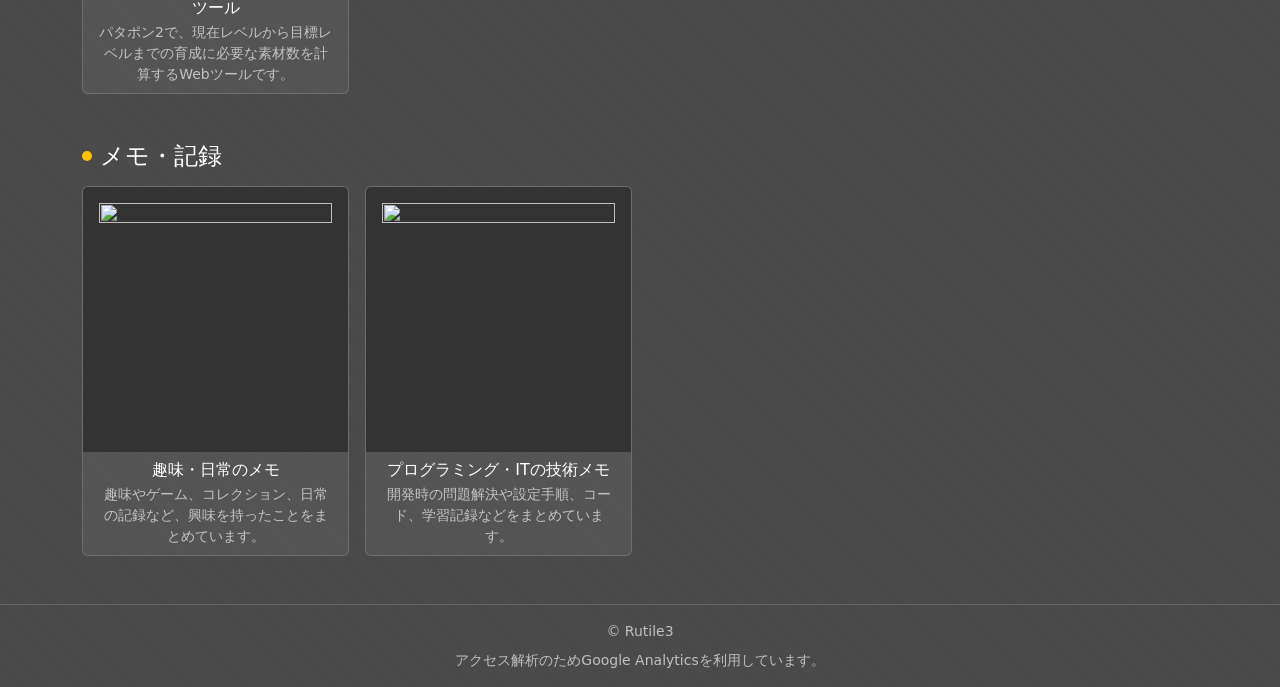
==== commit 9e4cb5ad: "【表示改善】著作権表記を固定し年号更新を廃止する" ====
--- a/index.html
+++ b/index.html
@@ -148,7 +148,7 @@
                             href="https://rutile3.github.io/pixel-art-resizer/"
                             target="_blank"
                             rel="noopener">
-                            <img src="assets/tools/pixel-resizer.png" class="card-img-top p-3" alt="" />
+                            <img src="assets/tools/pixel-resizer.png" class="card-img-top card-img-pixelated p-3" alt="" />
                             <div class="card-body py-2">
                                 <h3 class="h6 mb-1">ドット絵リサイザー</h3>
                                 <p class="card-text small text-muted mb-0">ドット絵をにじませず、整数倍率で拡大できるWebツールです。</p>
@@ -160,7 +160,7 @@
                             href="https://rutile3.github.io/lua-bitmask-expression-generator/"
                             target="_blank"
                             rel="noopener">
-                            <img src="assets/tools/lua-bitmap.png" class="card-img-top p-3" alt="" />
+                            <img src="assets/tools/lua-bitmap.png" class="card-img-top card-img-pixelated p-3" alt="" />
                             <div class="card-body py-2">
                                 <h3 class="h6 mb-1">Lua ビットマスク判定式ジェネレータ</h3>
                                 <p class="card-text small text-muted mb-0">整数の集合から、ビットマスクとLuaの判定式を生成するWebツールです。</p>
@@ -172,7 +172,7 @@
                             href="https://rutile3.github.io/lua-abs-converter/"
                             target="_blank"
                             rel="noopener">
-                            <img src="assets/tools/lua-abs.png" class="card-img-top p-3" alt="" />
+                            <img src="assets/tools/lua-abs.png" class="card-img-top card-img-pixelated p-3" alt="" />
                             <div class="card-body py-2">
                                 <h3 class="h6 mb-1">Lua abs変換器</h3>
                                 <p class="card-text small text-muted mb-0">Luaコードのabs(x)を含む条件式を、二乗や範囲指定などの式に変換するWebツールです。</p>
@@ -232,12 +232,10 @@
 
     <footer class="border-top mt-5 py-3">
         <div class="container text-center small text-muted">
-            © <span id="year">2026</span> Rutile3. All Rights Reserved.
+            © Rutile3
             <p class="mt-2 mb-0">アクセス解析のためGoogle Analyticsを利用しています。</p>
         </div>
     </footer>
-
-    <script src="app.js" defer></script>
 </body>
 
 </html>
--- a/styles.css
+++ b/styles.css
@@ -22,10 +22,11 @@
     --bs-link-color: #fff;
     --bs-link-hover-color: var(--accent);
 
-    /* 枠線/カードなども暗色に寄せる */
     --bs-border-color: var(--border);
+}
+
+[data-bs-theme="dark"] .card {
     --bs-card-bg: var(--surface);
-    --bs-card-color: #fff;
 }
 
 /* ムードに合わせて muted も明るめに */
@@ -86,3 +87,7 @@
     background: var(--img-bg);
     display: block;
 }
+
+.card-img-pixelated {
+    image-rendering: pixelated;
+}
